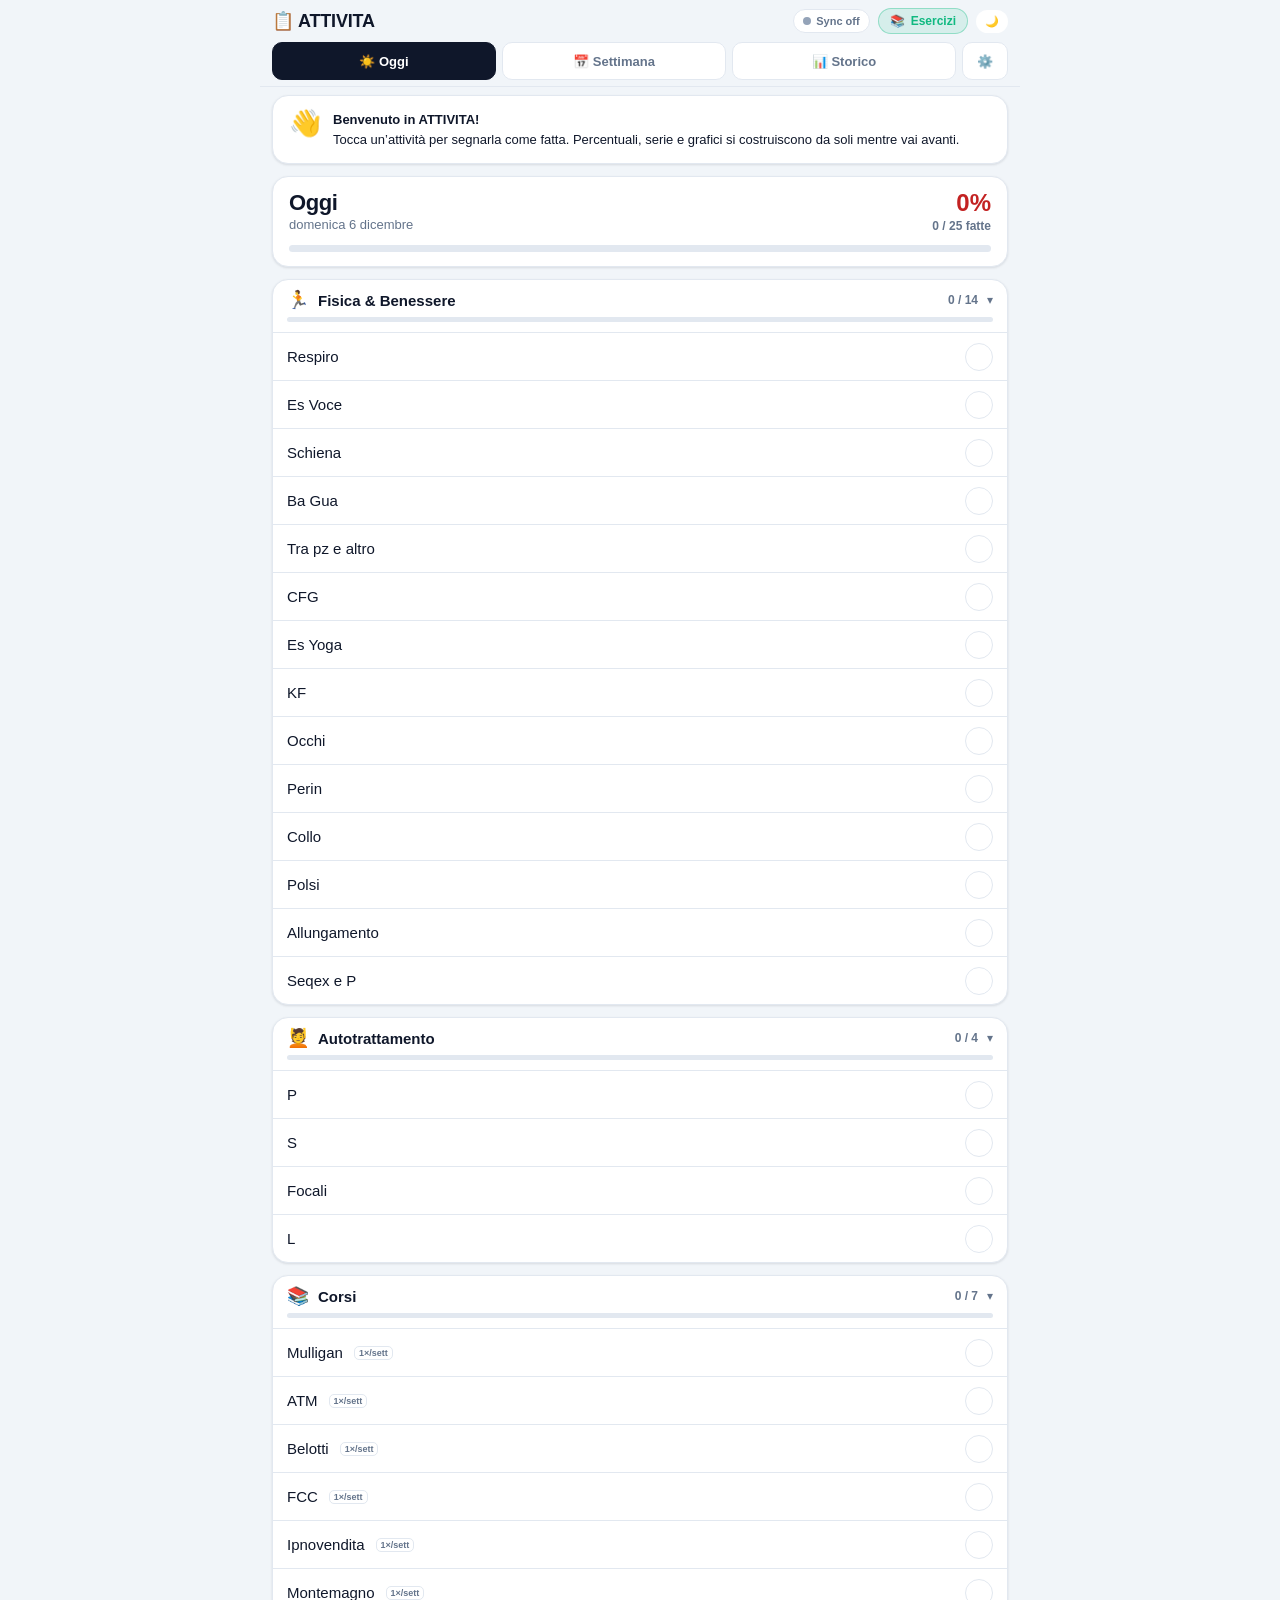
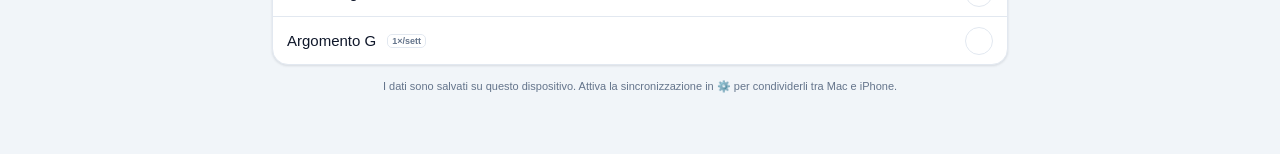
==== index.html @ 0111839a "Nuova icona web app (anello colori aree + spunta) e manifest Co-Authored-By: Claude Opus 5.5 <norepl" ====
<!DOCTYPE html>
<html lang="it">
<head>
<meta charset="UTF-8">
<meta name="viewport" content="width=device-width, initial-scale=1.0, maximum-scale=1.0, user-scalable=no, viewport-fit=cover">
<meta name="apple-mobile-web-app-capable" content="yes">
<meta name="apple-mobile-web-app-status-bar-style" content="default">
<meta name="apple-mobile-web-app-title" content="ATTIVITA">
<meta name="theme-color" content="#0f172a">
<link rel="apple-touch-icon" href="icons/icon-180.png">
<link rel="icon" type="image/svg+xml" href="icons/icon.svg">
<link rel="manifest" href="manifest.webmanifest">
<title>ATTIVITA</title>
<!-- APP_VERSION = "1787489951" — serve ai client rimasti sulla vecchia versione monolitica:
     il loro checkUpdate() legge questa riga e forza il ricaricamento sulla nuova app. -->
<link rel="stylesheet" href="style.css?v=1790491922">
</head>
<body>
<div class="wrap">
  <div id="sharedBanner" class="shared-banner hidden">
    <div class="sb-content">
      <span class="sb-icon">📊</span>
      <div class="sb-text">
        <strong>Statistiche & Avanzamento di Lorenzo</strong>
        <small>Modalità condivisa in tempo reale • Sola lettura</small>
      </div>
    </div>
    <span class="sb-badge">Sola lettura</span>
  </div>
  <header>
    <div class="title">
      <h1>📋 ATTIVITA</h1>
      <div class="title-right">
        <span class="overall" id="overall"></span>
        <span class="sync" id="syncBadge"><span class="dot off" id="syncDot"></span><span id="syncTxt">Sync</span></span>
        <a class="lib-pill" id="libBtn" href="esercizi/" aria-label="Libreria esercizi" title="Apri Libreria Esercizi"><span class="lib-icon">📚</span><span class="lib-text">Esercizi</span></a>
        <button class="sync" id="themeToggle" aria-label="Cambia tema" style="border:0;cursor:pointer;">🌙</button>
      </div>
    </div>
    <div class="nav" id="navbar">
      <button class="arrow" id="prev" aria-label="Settimana precedente">‹</button>
      <div class="weeklabel" id="weeklabel"></div>
      <button class="arrow" id="next" aria-label="Settimana successiva">›</button>
      <button class="today-btn" id="todayBtn">Oggi</button>
    </div>
    <div class="tabs">
      <button class="tab active" role="tab" aria-selected="true" data-view="today" id="tabToday">☀️ Oggi</button>
      <button class="tab" role="tab" aria-selected="false" data-view="week" id="tabWeek">📅 Settimana</button>
      <button class="tab" role="tab" aria-selected="false" data-view="history" id="tabHistory">📊 Storico</button>
      <button class="tab icon" role="tab" aria-selected="false" data-view="settings" id="tabSettings">⚙️</button>
    </div>
  </header>

  <main id="todayView"></main>
  <main id="weekView" class="hidden"></main>
  <main id="historyView" class="hidden"></main>
  <main id="settingsView" class="hidden"></main>

  <input type="file" id="importFile" accept="application/json,.json" class="hidden">
  <div class="hint" id="footHint"></div>
</div>

<script src="shared.js?v=1790491922"></script>
<script src="app.js?v=1790491922"></script>
</body>
</html>
---- style.css ----
/* ===================== CDF Tracker — Design System ===================== */
:root{
  --bg:#f1f5f9; --card:#ffffff; --ink:#0f172a; --muted:#64748b;
  --line:#e2e8f0; --today:#fef9c3; --todayLine:#facc15;
  --shadow:0 1px 3px rgba(15,23,42,.08),0 1px 2px rgba(15,23,42,.04);
  --headerBg:rgba(241,245,249,.92);
  --primary:#0f172a; --primary-fg:#ffffff;
}
/* Palette dark — attiva quando il sistema preferisce dark e l'utente non ha forzato light */
@media (prefers-color-scheme: dark){
  :root:not(.light){
    --bg:#0f172a; --card:#1e293b; --ink:#e2e8f0; --muted:#94a3b8;
    --line:#334155; --today:rgba(250,204,21,.12); --todayLine:#ca8a04;
    --shadow:0 1px 3px rgba(0,0,0,.4),0 1px 2px rgba(0,0,0,.3);
    --headerBg:rgba(15,23,42,.92);
    --primary:#f1f5f9; --primary-fg:#0f172a;
  }
}
/* Palette dark — forzata via toggle manuale */
:root.dark{
  --bg:#0f172a; --card:#1e293b; --ink:#e2e8f0; --muted:#94a3b8;
  --line:#334155; --today:rgba(250,204,21,.12); --todayLine:#ca8a04;
  --shadow:0 1px 3px rgba(0,0,0,.4),0 1px 2px rgba(0,0,0,.3);
  --headerBg:rgba(15,23,42,.92);
  --primary:#f1f5f9; --primary-fg:#0f172a;
}

/* ===================== Reset & Base ===================== */
*{box-sizing:border-box;-webkit-tap-highlight-color:transparent;}
html,body{margin:0;padding:0;}
body{
  font-family:-apple-system,BlinkMacSystemFont,"SF Pro Text","Segoe UI",Roboto,Helvetica,Arial,sans-serif;
  background:var(--bg); color:var(--ink);
  padding:env(safe-area-inset-top) env(safe-area-inset-right) env(safe-area-inset-bottom) env(safe-area-inset-left);
  -webkit-text-size-adjust:100%;
}
.wrap{max-width:760px;margin:0 auto;padding:12px 12px 60px;}

/* ===================== Header & Navigation ===================== */
header{position:sticky;top:0;z-index:20;background:var(--headerBg);
  backdrop-filter:saturate(180%) blur(8px);padding:8px 12px 6px;margin:-12px -12px 8px;
  border-bottom:1px solid var(--line);}
.title{display:flex;align-items:center;justify-content:space-between;gap:8px;}
.title h1{font-size:18px;margin:0;font-weight:700;letter-spacing:-.01em;}
.title-right{display:flex;align-items:center;gap:8px;}
.overall{font-size:13px;color:var(--muted);font-weight:600;}
.overall b{font-size:15px;}
.sync{display:inline-flex;align-items:center;gap:5px;font-size:11px;font-weight:700;
  color:var(--muted);background:var(--card);border:1px solid var(--line);
  padding:5px 9px;border-radius:99px;cursor:pointer;}
.lib-pill{display:inline-flex;align-items:center;gap:6px;font-size:12px;font-weight:700;
  color:#10b981;background:rgba(16,185,129,0.12);border:1px solid rgba(16,185,129,0.35);
  padding:5px 11px;border-radius:99px;text-decoration:none;transition:all .15s ease;cursor:pointer;}
.lib-pill:hover{background:rgba(16,185,129,0.22);border-color:rgba(16,185,129,0.5);transform:translateY(-1px);}
.lib-pill:active{transform:scale(0.97);}
@media(max-width:540px){
  .lib-pill .lib-text{display:none;}
  .lib-pill{padding:5px 8px;}
}
.dot{width:8px;height:8px;border-radius:99px;background:#94a3b8;flex:0 0 auto;}
.dot.ok{background:#22c55e;} .dot.saving{background:#f59e0b;animation:pulse 1s infinite;}
.dot.error{background:#ef4444;} .dot.off{background:#94a3b8;}
@keyframes pulse{50%{opacity:.35;}}

.nav{display:flex;align-items:center;gap:8px;margin-top:8px;}
.nav .arrow{width:40px;height:40px;border-radius:12px;border:1px solid var(--line);
  background:var(--card);font-size:20px;font-weight:700;color:var(--ink);
  display:flex;align-items:center;justify-content:center;cursor:pointer;flex:0 0 auto;}
.nav .arrow:active{background:var(--line);}
.weeklabel{flex:1;text-align:center;font-weight:700;font-size:15px;line-height:1.15;}
.weeklabel small{display:block;font-weight:500;color:var(--muted);font-size:11px;margin-top:1px;}
.today-btn{height:40px;padding:0 14px;border-radius:12px;border:0;background:var(--primary);
  color:var(--primary-fg);font-weight:700;font-size:13px;cursor:pointer;flex:0 0 auto;}
.today-btn:active{opacity:.85;}
.hidden{display:none!important;}

/* ===================== Tabs ===================== */
.tabs{display:flex;gap:6px;margin-top:8px;}
.tab{flex:1;height:38px;border-radius:10px;border:1px solid var(--line);background:var(--card);
  font-weight:700;font-size:13px;color:var(--muted);cursor:pointer;display:flex;align-items:center;justify-content:center;gap:5px;}
.tab.active{background:var(--primary);color:var(--primary-fg);border-color:var(--primary);}
.tab.icon{flex:0 0 46px;}

/* ===================== Section cards (week view) ===================== */
.section{background:var(--card);border-radius:16px;box-shadow:var(--shadow);
  margin-bottom:12px;overflow:hidden;border:1px solid var(--line);}
.sec-head{display:flex;align-items:center;gap:10px;padding:12px 14px 10px;}
.sec-emoji{font-size:20px;line-height:1;}
.sec-name{font-weight:700;font-size:15px;flex:1;}
.sec-pct{font-weight:800;font-size:14px;}
.bar{height:7px;border-radius:99px;background:var(--line);margin:0 14px 10px;overflow:hidden;}
.bar > i{display:block;height:100%;border-radius:99px;transition:width .25s ease,background .25s ease;}

/* ===================== Table (week view) ===================== */
table{width:100%;border-collapse:collapse;}
thead th{font-size:11px;color:var(--muted);font-weight:700;padding:4px 0 6px;text-align:center;}
thead th.lbl{text-align:left;padding-left:14px;}
thead th .dnum{display:block;font-size:10px;font-weight:600;color:var(--muted);margin-top:1px;}
thead th.todaycol, td.todaycol{background:var(--today);}
thead th.todaycol{border-top:2px solid var(--todayLine);}
tbody td{padding:3px 0;text-align:center;border-top:1px solid var(--line);}
tbody td.lbl{text-align:left;padding-left:0;font-size:13px;font-weight:500;
  white-space:nowrap;overflow:hidden;text-overflow:ellipsis;max-width:1px;width:38%;}
tbody td.rowpct{font-size:11px;font-weight:800;padding-right:10px;width:34px;}
.tag{font-size:9px;color:var(--muted);font-weight:700;border:1px solid var(--line);
  border-radius:5px;padding:1px 4px;margin-left:5px;vertical-align:middle;}

/* ===================== Checkboxes / cells ===================== */
.cell{width:30px;height:30px;border-radius:8px;border:1.5px solid var(--line);
  background:var(--card);display:inline-flex;align-items:center;justify-content:center;
  cursor:pointer;color:transparent;font-size:15px;font-weight:800;margin:0 auto;
  transition:transform .05s ease;}
.cell:active{transform:scale(.88);}
.cell.on{background:#22c55e;border-color:#22c55e;color:#fff;}
.celldis{width:30px;height:30px;border-radius:8px;border:1.5px dashed var(--line);
  background:var(--bg);display:inline-flex;align-items:center;justify-content:center;
  color:var(--muted);font-size:13px;margin:0 auto;}
.weekcell{display:flex;align-items:center;justify-content:center;gap:8px;}
.weekcell small{color:var(--muted);font-size:11px;font-weight:700;}

/* ===================== Vista Oggi ===================== */
.todayhero{background:var(--card);border-radius:16px;box-shadow:var(--shadow);
  border:1px solid var(--line);padding:14px 16px;margin-bottom:12px;}
.todayhero .th-top{display:flex;align-items:flex-start;justify-content:space-between;gap:10px;}
.th-title{font-size:22px;font-weight:800;line-height:1.05;letter-spacing:-.02em;}
.th-date{font-size:13px;color:var(--muted);margin-top:3px;}
.th-pct{font-size:24px;font-weight:800;line-height:1;text-align:right;}
.th-frac{font-size:12px;color:var(--muted);font-weight:700;margin-top:4px;text-align:right;white-space:nowrap;}
.th-bar{height:7px;border-radius:99px;background:var(--line);overflow:hidden;margin-top:12px;}
.th-bar > i{display:block;height:100%;border-radius:99px;transition:width .25s ease,background .25s ease;}
.tsec{background:var(--card);border-radius:16px;box-shadow:var(--shadow);
  border:1px solid var(--line);overflow:hidden;margin-bottom:12px;}
.tsec-head{padding:11px 14px 10px;cursor:pointer;-webkit-tap-highlight-color:transparent;user-select:none;-webkit-user-select:none;}
.tsec-head:active{opacity:.75;}
.tsec-chev{font-size:12px;color:var(--muted);flex:0 0 auto;}
.tsh-row{display:flex;align-items:center;gap:9px;}
.tsec-emoji{font-size:18px;line-height:1;}
.tsec-name{font-weight:700;font-size:15px;flex:1;}
.tsec-count{font-size:12px;color:var(--muted);font-weight:800;}
.tsec-bar{height:5px;border-radius:99px;background:var(--line);overflow:hidden;margin-top:8px;}
.tsec-bar > i{display:block;height:100%;border-radius:99px;transition:width .25s ease,background .25s ease;}
.todayrow{display:flex;align-items:center;gap:10px;padding-right:14px;
  border-top:1px solid var(--line);cursor:pointer;min-height:48px;}
.todayrow:active{background:var(--bg);}
.trlabel{flex:1;align-self:stretch;display:flex;align-items:center;gap:6px;
  padding:13px 0 13px 14px;font-size:15px;font-weight:500;
  color:var(--ink);}
.trlabelname{color:inherit;text-decoration:none;flex:0 0 auto;}
.trlabelname:active{opacity:.5;}
.trlabelname.has-ex{cursor:pointer;display:inline-flex;align-items:center;gap:4px;font-weight:600;text-decoration:underline dotted rgba(16,185,129,0.5);text-underline-offset:3px;}
.trlabelname.has-ex:hover{color:#10b981;}
.ex-dot{font-size:12px;opacity:.9;flex-shrink:0;}
.todayrow.done .trlabel{color:var(--muted);}
.trcheck{width:28px;height:28px;border-radius:50%;border:1.8px solid var(--line);
  background:var(--card);flex:0 0 auto;display:flex;align-items:center;justify-content:center;
  color:transparent;font-size:15px;font-weight:800;transition:transform .06s ease;}
.todayrow:active .trcheck{transform:scale(.86);}
.todayrow.done .trcheck{background:#22c55e;border-color:#22c55e;color:#fff;}
.today-note{font-size:12px;color:var(--muted);line-height:1.5;padding:2px 6px 0;}
.today-empty{background:var(--card);border-radius:16px;box-shadow:var(--shadow);
  border:1px solid var(--line);padding:26px 16px;text-align:center;color:var(--muted);font-size:14px;line-height:1.5;}

/* ===================== Streak ===================== */
.th-streak{display:inline-flex;align-items:center;gap:5px;margin-top:8px;font-size:12px;font-weight:800;
  color:var(--ink);background:var(--today);border:1px solid var(--todayLine);padding:4px 10px;border-radius:99px;}
.th-streak-0{color:var(--muted);background:var(--bg);border-color:var(--line);font-weight:700;}

/* ===================== Recupera oggi (focus) ===================== */
.th-focus{background:var(--card);border-radius:16px;box-shadow:var(--shadow);border:1px solid var(--line);
  padding:12px 14px;margin-bottom:12px;}
.thf-title{font-size:13px;font-weight:800;margin-bottom:9px;}
.thf-chips{display:flex;flex-wrap:wrap;gap:8px;}
.focuschip{display:inline-flex;align-items:center;gap:6px;border:1px solid var(--line);background:var(--bg);
  color:var(--ink);font-size:13px;font-weight:600;padding:8px 12px;border-radius:99px;cursor:pointer;
  transition:transform .06s ease;}
.focuschip:active{transform:scale(.94);}
.thf-pct{font-weight:800;font-size:12px;}

/* ===================== Onboarding ===================== */
.welcome-card{display:flex;align-items:flex-start;gap:12px;background:var(--card);border-radius:16px;
  box-shadow:var(--shadow);border:1px solid var(--line);padding:14px 16px;margin-bottom:12px;}
.welcome-card .wc-emoji{font-size:26px;line-height:1;flex:0 0 auto;}
.welcome-card div{font-size:13px;line-height:1.5;color:var(--ink);}
.welcome-card b{font-weight:800;}

/* ===================== Feedback (check, toast, confetti) ===================== */
@keyframes check-pop{0%{transform:scale(.6);}55%{transform:scale(1.2);}100%{transform:scale(1);}}
.trcheck.pop{animation:check-pop .34s ease;}
.toast{position:fixed;left:50%;bottom:88px;transform:translate(-50%,16px);z-index:1000;
  background:var(--primary);color:var(--primary-fg);font-weight:800;font-size:15px;
  padding:12px 20px;border-radius:99px;box-shadow:0 10px 30px rgba(0,0,0,.28);
  opacity:0;transition:opacity .25s ease,transform .25s ease;pointer-events:none;}
.toast.show{opacity:1;transform:translate(-50%,0);}
/* Undo toast button */
.toast .undo-btn{background:none;border:1px solid rgba(255,255,255,.4);color:inherit;
  font-weight:800;font-size:12px;padding:3px 10px;border-radius:99px;cursor:pointer;margin-left:10px;}
.toast .undo-btn:active{opacity:.7;}
.confetti-layer{position:fixed;inset:0;z-index:999;pointer-events:none;overflow:hidden;}
.confetti-layer span{position:absolute;top:-28px;will-change:transform;animation:confetti-fall 1.9s ease-in forwards;}
@keyframes confetti-fall{0%{transform:translateY(0) rotate(0);opacity:1;}100%{transform:translateY(102vh) rotate(380deg);opacity:0;}}

/* ===================== Day cards ===================== */
.daycard{background:var(--card);border-radius:16px;box-shadow:var(--shadow);
  border:1px solid var(--line);padding:12px 14px;margin-bottom:12px;}
.daycard h3{margin:0 0 10px;font-size:14px;}
.daygrid{display:grid;grid-template-columns:repeat(7,1fr);gap:6px;text-align:center;}
.daygrid .d{font-size:11px;}
.daygrid .d .lab{color:var(--muted);font-weight:700;margin-bottom:4px;}
.daygrid .d .ring{font-weight:800;font-size:13px;}
.daygrid .d.is-today .lab{color:#a16207;}
.daygrid .d.is-today{background:var(--today);border-radius:10px;padding:4px 0;}

/* ===================== History cards ===================== */
.hcard{background:var(--card);border-radius:16px;box-shadow:var(--shadow);
  border:1px solid var(--line);padding:14px;margin-bottom:12px;}
.hcard h3{margin:0 0 12px;font-size:15px;}
.hcard p.sub{margin:-6px 0 12px;font-size:12px;color:var(--muted);line-height:1.45;}
.chart{display:flex;align-items:flex-end;gap:10px;height:140px;padding-top:6px;}
.chart .col{flex:1;display:flex;flex-direction:column;align-items:center;justify-content:flex-end;height:100%;gap:6px;}
.chart .colbar{width:100%;max-width:42px;border-radius:8px 8px 0 0;
  min-height:3px;display:flex;align-items:flex-start;justify-content:center;}
.chart .colpct{font-size:10px;font-weight:800;color:#fff;padding-top:3px;}
.chart .collabel{font-size:10px;color:var(--muted);font-weight:600;text-align:center;line-height:1.1;}

/* ===================== Heatmap ===================== */
.hm-wrap{overflow-x:auto;-webkit-overflow-scrolling:touch;}
.hm{border-collapse:collapse;width:100%;}
.hm th{font-size:10px;color:var(--muted);font-weight:700;padding:3px 2px;white-space:nowrap;}
.hm th.lbl,.hm td.lbl{text-align:left;padding-right:8px;font-size:12px;font-weight:500;
  color:var(--ink);white-space:nowrap;position:sticky;left:0;background:var(--card);}
.hm td{padding:2px;}
.hm .sub td{font-weight:800;font-size:11px;color:var(--ink);padding-top:8px;}
.hm .swatch{width:26px;height:22px;border-radius:5px;background:var(--line);margin:0 auto;
  display:flex;align-items:center;justify-content:center;font-size:9px;font-weight:800;color:#fff;}
.empty{color:var(--muted);font-size:13px;text-align:center;padding:18px 0;}

/* ===================== Settings / forms ===================== */
.field{margin-bottom:10px;}
.field label{display:block;font-size:12px;font-weight:700;color:var(--muted);margin-bottom:5px;}
.field input[type=text]{width:100%;height:42px;border:1px solid var(--line);border-radius:10px;
  padding:0 12px;font-size:15px;background:var(--card);color:var(--ink);}
.btn{height:42px;padding:0 16px;border-radius:10px;border:0;font-weight:700;font-size:14px;cursor:pointer;}
.btn.primary{background:var(--primary);color:var(--primary-fg);}
.btn.ghost{background:var(--card);color:var(--ink);border:1px solid var(--line);}
.btn:active{opacity:.85;}
.row-btns{display:flex;gap:8px;flex-wrap:wrap;}
.status-msg{font-size:13px;font-weight:600;margin-top:10px;padding:10px 12px;border-radius:10px;}
.status-msg.ok{background:#dcfce7;color:#166534;}
.status-msg.err{background:#fee2e2;color:#991b1b;}
.status-msg.info{background:#e0f2fe;color:#075985;}
.rename-list{display:flex;flex-direction:column;gap:6px;}
.rename-row{display:flex;align-items:center;gap:8px;}
.rename-row .ic{font-size:15px;width:20px;text-align:center;flex:0 0 auto;}
.rename-row input{flex:1;height:38px;border:1px solid var(--line);border-radius:9px;padding:0 10px;font-size:14px;background:var(--card);color:var(--ink);}
.rename-row .movebtn{width:36px;height:38px;border:1px solid var(--line);border-radius:9px;background:var(--card);font-size:13px;font-weight:800;color:var(--ink);cursor:pointer;flex:0 0 auto;}
.rename-row .movebtn:disabled{opacity:.3;cursor:default;}
.rename-row .movebtn:active:not(:disabled){background:var(--line);}
.rename-sec{font-weight:800;font-size:13px;margin:12px 0 4px;}
.rename-sec-wrap{margin-bottom:16px;padding-bottom:12px;border-bottom:1px solid var(--line);}
.rename-sec-wrap:last-of-type{border-bottom:none;}
.rename-sec-header{display:flex;align-items:center;gap:6px;margin-bottom:8px;flex-wrap:nowrap;}
.rename-sec-header input{height:38px;border:1px solid var(--line);border-radius:9px;padding:0 10px;font-size:14px;background:var(--card);color:var(--ink);}
.rename-sec-header .sec-emoji-inp{width:40px;flex:0 0 40px;text-align:center;font-size:18px;padding:0;}
.rename-sec-header .sec-name-inp{flex:1;min-width:70px;}
.rename-sec-header .sec-color-select{height:38px;border:1px solid var(--line);border-radius:9px;padding:0 4px;font-size:12px;background:var(--card);color:var(--ink);cursor:pointer;flex:0 0 auto;max-width:85px;}
.rename-sec-header .movebtn{width:32px;height:38px;border:1px solid var(--line);border-radius:9px;background:var(--card);font-size:12px;font-weight:800;color:var(--ink);cursor:pointer;flex:0 0 32px;display:flex;align-items:center;justify-content:center;}
.rename-sec-header .movebtn:disabled{opacity:.25;cursor:default;}
.rename-sec-header .movebtn:active:not(:disabled){background:var(--line);}

/* Card creazione Nuova Area */
.new-area-card{background:var(--bg);border:1.5px dashed var(--line);border-radius:14px;padding:14px;margin:12px 0 16px;}
.new-area-card.hidden{display:none;}
.new-area-title{font-size:14px;font-weight:800;color:var(--ink);margin-bottom:4px;display:flex;align-items:center;gap:6px;}
.new-area-sub{font-size:12px;color:var(--muted);margin-bottom:12px;line-height:1.4;}
.emoji-chips{display:flex;flex-wrap:wrap;gap:6px;margin:6px 0 10px;}
.emoji-chip{background:var(--card);border:1px solid var(--line);border-radius:8px;font-size:17px;width:34px;height:34px;display:flex;align-items:center;justify-content:center;cursor:pointer;transition:transform .1s, background .15s;}
.emoji-chip:hover{background:var(--line);transform:scale(1.1);}
.emoji-chip:active{transform:scale(.95);}
.color-swatches{display:flex;flex-wrap:wrap;gap:8px;margin:6px 0 12px;}
.color-dot{width:28px;height:28px;border-radius:50%;cursor:pointer;border:2px solid transparent;transition:transform .15s, box-shadow .15s;position:relative;}
.color-dot:hover{transform:scale(1.1);}
.color-dot.active{transform:scale(1.15);box-shadow:0 0 0 2px var(--card), 0 0 0 4px var(--ink);}
.empty-sec-notice{font-size:12px;color:var(--muted);padding:8px 4px;font-style:italic;}

.rename-row.hidden-act{opacity:.6;}
.add-act-form{display:flex;flex-direction:column;gap:0;margin-top:8px;padding:10px;background:var(--bg);border-radius:10px;border:1px solid var(--line);}
.rename-wrap{display:flex;flex-direction:column;gap:2px;}
.act-type-row{display:flex;align-items:center;gap:6px;padding:2px 0 4px;}
.act-type-label{font-size:12px;color:var(--muted);white-space:nowrap;}
.act-type-select{flex:1;height:30px;border:1px solid var(--line);border-radius:8px;padding:0 8px;font-size:12px;background:var(--card);color:var(--ink);}
.act-day-select{height:30px;border:1px solid var(--line);border-radius:8px;padding:0 6px;font-size:12px;background:var(--card);color:var(--ink);}
.add-act-form input[type=text]{width:100%;height:38px;border:1px solid var(--line);border-radius:9px;padding:0 10px;font-size:14px;background:var(--card);color:var(--ink);}
.ol{font-size:13px;line-height:1.6;color:var(--ink);padding-left:18px;margin:6px 0 12px;}
.ol b{font-weight:800;}
a.link{color:#2563eb;font-weight:700;text-decoration:none;}
.lblname{display:inline-block;color:inherit;padding:8px 0 8px 14px;}
.lblname.has-ex{cursor:pointer;display:inline-flex;align-items:center;gap:4px;font-weight:600;text-decoration:underline dotted rgba(16,185,129,0.5);text-underline-offset:3px;}
.lblname.has-ex:hover{color:#10b981;}
a.exlink{display:inline-block;color:inherit;text-decoration:none;padding:8px 0 8px 14px;}
a.exlink:active{opacity:.55;}
.hint{font-size:11px;color:var(--muted);text-align:center;margin-top:14px;line-height:1.4;}

/* ===================== Activity pie charts (focus) ===================== */
.act-grid { display:grid; grid-template-columns:repeat(auto-fill, minmax(110px, 1fr)); gap:8px; margin-top:12px; }
.act-card { display:flex; flex-direction:column; align-items:center; gap:8px; padding:12px 6px; border-radius:12px; border:1px solid var(--line); background:var(--bg); text-align:center; }
.act-card-name { font-size:12px; font-weight:600; line-height:1.2; display:-webkit-box; -webkit-line-clamp:2; -webkit-box-orient:vertical; overflow:hidden; }
.act-card-pie { width:48px; height:48px; border-radius:50%; display:flex; align-items:center; justify-content:center; transition:transform 0.2s; }
.act-card-pie-inner { width:36px; height:36px; border-radius:50%; background:var(--bg); display:flex; align-items:center; justify-content:center; font-size:11px; font-weight:800; }
.act-card-frac { font-size:10px; color:var(--muted); font-weight:700; }

/* ===================== Donut chart ===================== */
.donut-wrap{display:flex;align-items:center;gap:18px;flex-wrap:wrap;justify-content:center;}
.donut{width:144px;height:144px;border-radius:50%;flex:0 0 auto;position:relative;
  display:flex;align-items:center;justify-content:center;}
.donut-hole{width:90px;height:90px;border-radius:50%;background:var(--card);
  display:flex;flex-direction:column;align-items:center;justify-content:center;line-height:1;}
.donut-hole b{font-size:25px;font-weight:800;}
.donut-hole span{font-size:10px;color:var(--muted);font-weight:700;margin-top:3px;text-transform:uppercase;letter-spacing:.04em;}
.donut-legend{flex:1;min-width:190px;display:flex;flex-direction:column;gap:9px;}
.dleg-row{display:flex;align-items:center;gap:9px;}
.dleg-dot{width:11px;height:11px;border-radius:3px;flex:0 0 auto;}
.dleg-name{flex:1;font-size:13px;font-weight:600;white-space:nowrap;overflow:hidden;text-overflow:ellipsis;}
.dleg-pct{font-size:14px;font-weight:800;flex:0 0 auto;}
.donut-done{display:flex;align-items:center;gap:12px;justify-content:center;padding:8px 0;}

/* ===================== Accordion Settings ===================== */
.accordion { margin-top: 12px; }
.acc-item { background: var(--card); border: 1px solid var(--line); border-radius: 12px; margin-bottom: 8px; overflow: hidden; }
.acc-header { width: 100%; text-align: left; background: none; border: none; padding: 16px; font-size: 16px; font-weight: 600; color: var(--ink); display: flex; justify-content: space-between; align-items: center; cursor: pointer; }
.acc-header::after { content: "▼"; font-size: 12px; opacity: 0.5; transition: transform 0.2s; }
.acc-item.open .acc-header::after { transform: rotate(180deg); }
.acc-content { padding: 0 16px; max-height: 0; overflow: hidden; transition: max-height 0.3s var(--ease-out), padding 0.3s var(--ease-out); }
.acc-item.open .acc-content { padding: 0 16px 16px 16px; max-height: 5000px; }
.donut-done .dd-emoji{font-size:34px;line-height:1;}
.donut-done div{font-size:14px;font-weight:700;line-height:1.4;}
.donut-done small{font-weight:500;color:var(--muted);font-size:12px;}

/* ===================== Syncing dot & Skeleton Loading ===================== */
.dot.syncing{background:#3b82f6;animation:pulse 0.8s infinite;}

.skeleton {
  background: var(--line);
  background-image: linear-gradient(90deg, var(--line) 0px, var(--bg) 50%, var(--line) 100%);
  background-size: 200px 100%;
  background-repeat: no-repeat;
  animation: shimmer 1.5s infinite linear;
  border-radius: 8px;
}
@keyframes shimmer {
  0% { background-position: -200px 0; }
  100% { background-position: 200px 0; }
}

.skeleton-text {
  height: 14px;
  margin-bottom: 8px;
  border-radius: 4px;
}
.skeleton-title {
  height: 24px;
  width: 60%;
  margin-bottom: 16px;
  margin-top: 8px;
}
.skeleton-card {
  height: 80px;
  margin-bottom: 12px;
  border-radius: 16px;
}

/* ===================== Banner & Stili Modalità Condivisa ===================== */
.shared-banner{background:linear-gradient(135deg,rgba(37,99,235,.12),rgba(14,165,233,.12));border:1px solid rgba(37,99,235,.3);border-radius:12px;padding:8px 12px;margin-bottom:10px;display:flex;align-items:center;justify-content:space-between;gap:10px;}
.sb-content{display:flex;align-items:center;gap:8px;}
.sb-icon{font-size:20px;line-height:1;}
.sb-text strong{display:block;font-size:13px;font-weight:700;color:var(--ink);}
.sb-text small{font-size:11px;color:var(--muted);}
.sb-badge{background:#2563eb;color:#fff;font-size:10px;font-weight:800;text-transform:uppercase;letter-spacing:.5px;padding:3px 7px;border-radius:6px;white-space:nowrap;}
.share-head-btn{display:inline-flex;align-items:center;gap:6px;background:var(--card);border:1px solid var(--line);border-radius:10px;padding:6px 12px;font-size:12px;font-weight:700;color:var(--ink);cursor:pointer;transition:background .15s;}
.share-head-btn:active{background:var(--line);}
body.is-shared .cell{pointer-events:none!important;cursor:default!important;}
body.is-shared .todayrow .trcheck{pointer-events:none!important;cursor:default!important;}
body.is-shared .todayrow{cursor:default!important;}
body.is-shared .focuschip{pointer-events:none!important;cursor:default!important;}


/* Link condiviso in sola lettura: si vede solo lo Storico, senza schede né comandi dell'app */
body.is-shared .tabs,
body.is-shared #libBtn,
body.is-shared #syncBadge{display:none!important;}
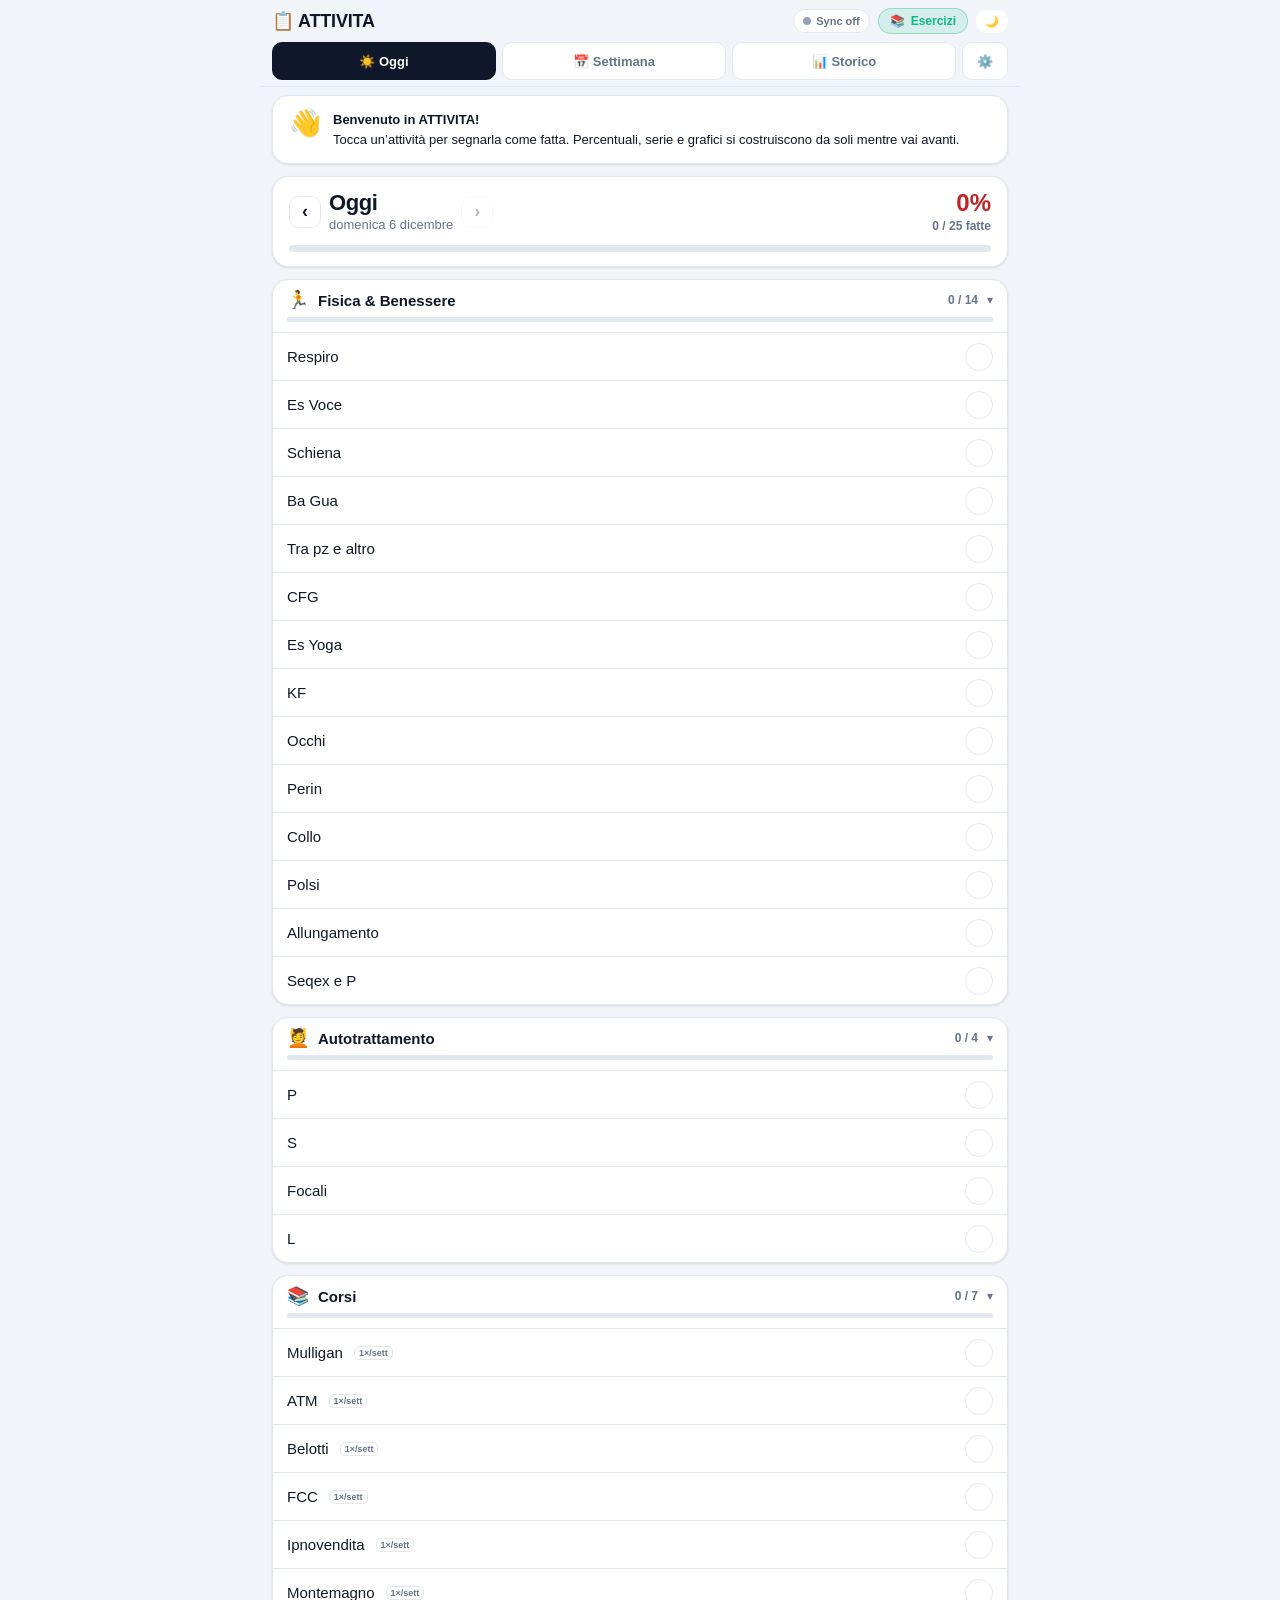
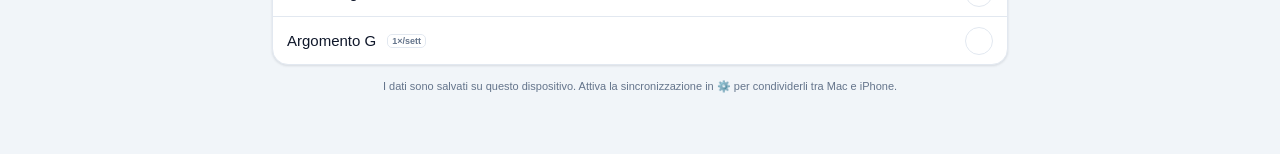
==== commit 5c440c1f: "Tab Oggi: frecce per tornare ai giorni precedenti e segnare le attivita' fatte Navigazione ‹ › nel r" ====
--- a/index.html
+++ b/index.html
@@ -13,7 +13,7 @@
 <title>ATTIVITA</title>
 <!-- APP_VERSION = "1787489951" — serve ai client rimasti sulla vecchia versione monolitica:
      il loro checkUpdate() legge questa riga e forza il ricaricamento sulla nuova app. -->
-<link rel="stylesheet" href="style.css?v=1790491922">
+<link rel="stylesheet" href="style.css?v=1790942485">
 </head>
 <body>
 <div class="wrap">
@@ -60,7 +60,7 @@
   <div class="hint" id="footHint"></div>
 </div>
 
-<script src="shared.js?v=1790491922"></script>
-<script src="app.js?v=1790491922"></script>
+<script src="shared.js?v=1790942485"></script>
+<script src="app.js?v=1790942485"></script>
 </body>
 </html>
--- a/style.css
+++ b/style.css
@@ -387,3 +387,17 @@
 body.is-shared .tabs,
 body.is-shared #libBtn,
 body.is-shared #syncBadge{display:none!important;}
+
+/* ===================== Navigazione giorni (tab Oggi) ===================== */
+.th-dayrow{display:flex;align-items:center;gap:8px;}
+.dn-arrow{width:32px;height:32px;border-radius:10px;border:1px solid var(--line);
+  background:var(--card);font-size:18px;font-weight:700;color:var(--ink);padding:0;
+  display:flex;align-items:center;justify-content:center;cursor:pointer;flex:0 0 auto;}
+.dn-arrow:active{background:var(--line);}
+.dn-arrow:disabled{opacity:.3;cursor:default;}
+.past-note{display:flex;align-items:center;gap:10px;font-size:12px;color:var(--ink);background:var(--today);
+  border:1px solid var(--todayLine);border-radius:12px;padding:8px 8px 8px 12px;margin-bottom:10px;line-height:1.4;}
+.past-note span{flex:1;}
+.dn-today{height:32px;padding:0 12px;border-radius:10px;border:0;background:var(--primary);
+  color:var(--primary-fg);font-weight:700;font-size:12px;cursor:pointer;flex:0 0 auto;}
+.dn-today:active{opacity:.85;}
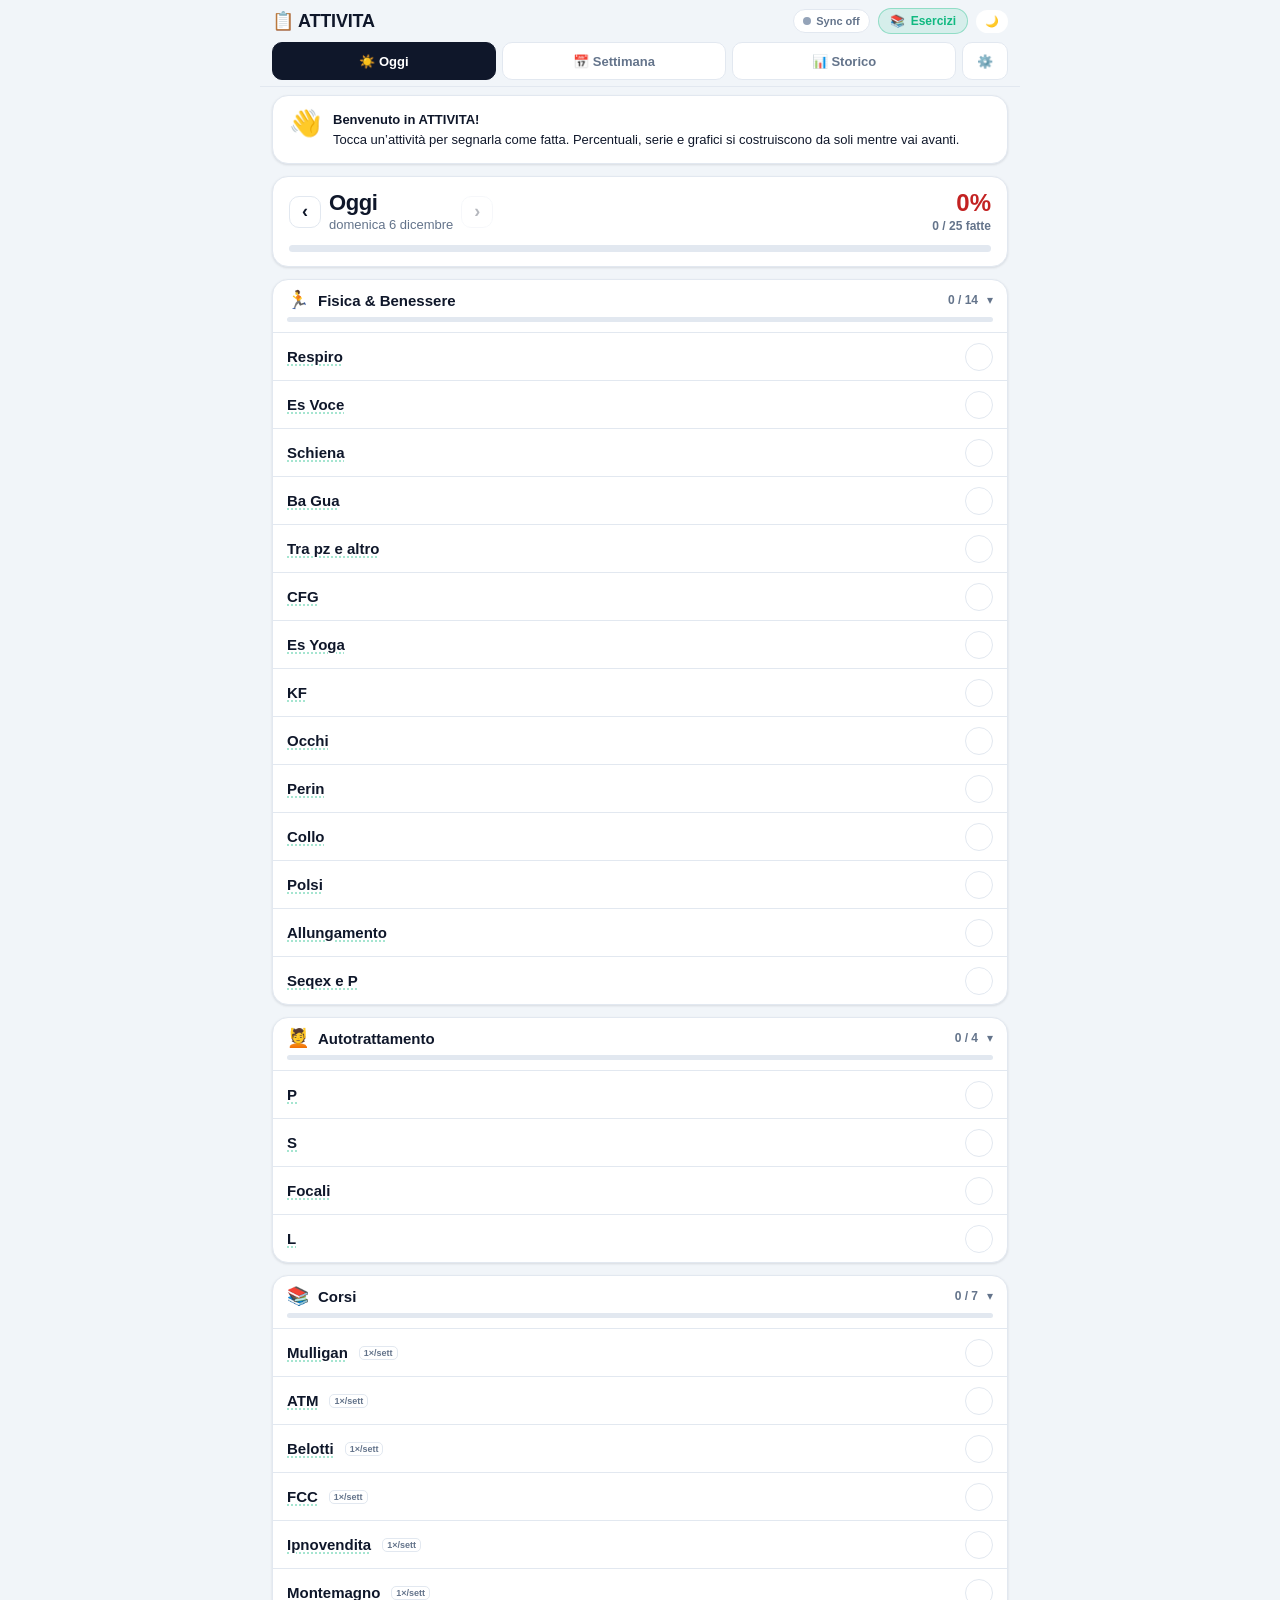
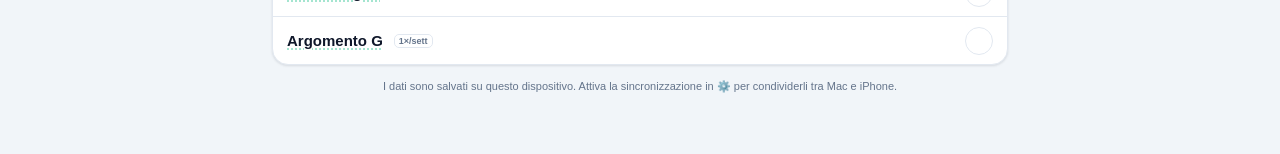
==== commit eeee3289: "Aggiorna ?v= degli script in index.html: i telefoni rimanevano sul vecchio app.js in cache Co-Author" ====
--- a/index.html
+++ b/index.html
@@ -60,7 +60,7 @@
   <div class="hint" id="footHint"></div>
 </div>
 
-<script src="shared.js?v=1790942485"></script>
-<script src="app.js?v=1790942485"></script>
+<script src="shared.js?v=1795009697"></script>
+<script src="app.js?v=1795009697"></script>
 </body>
 </html>
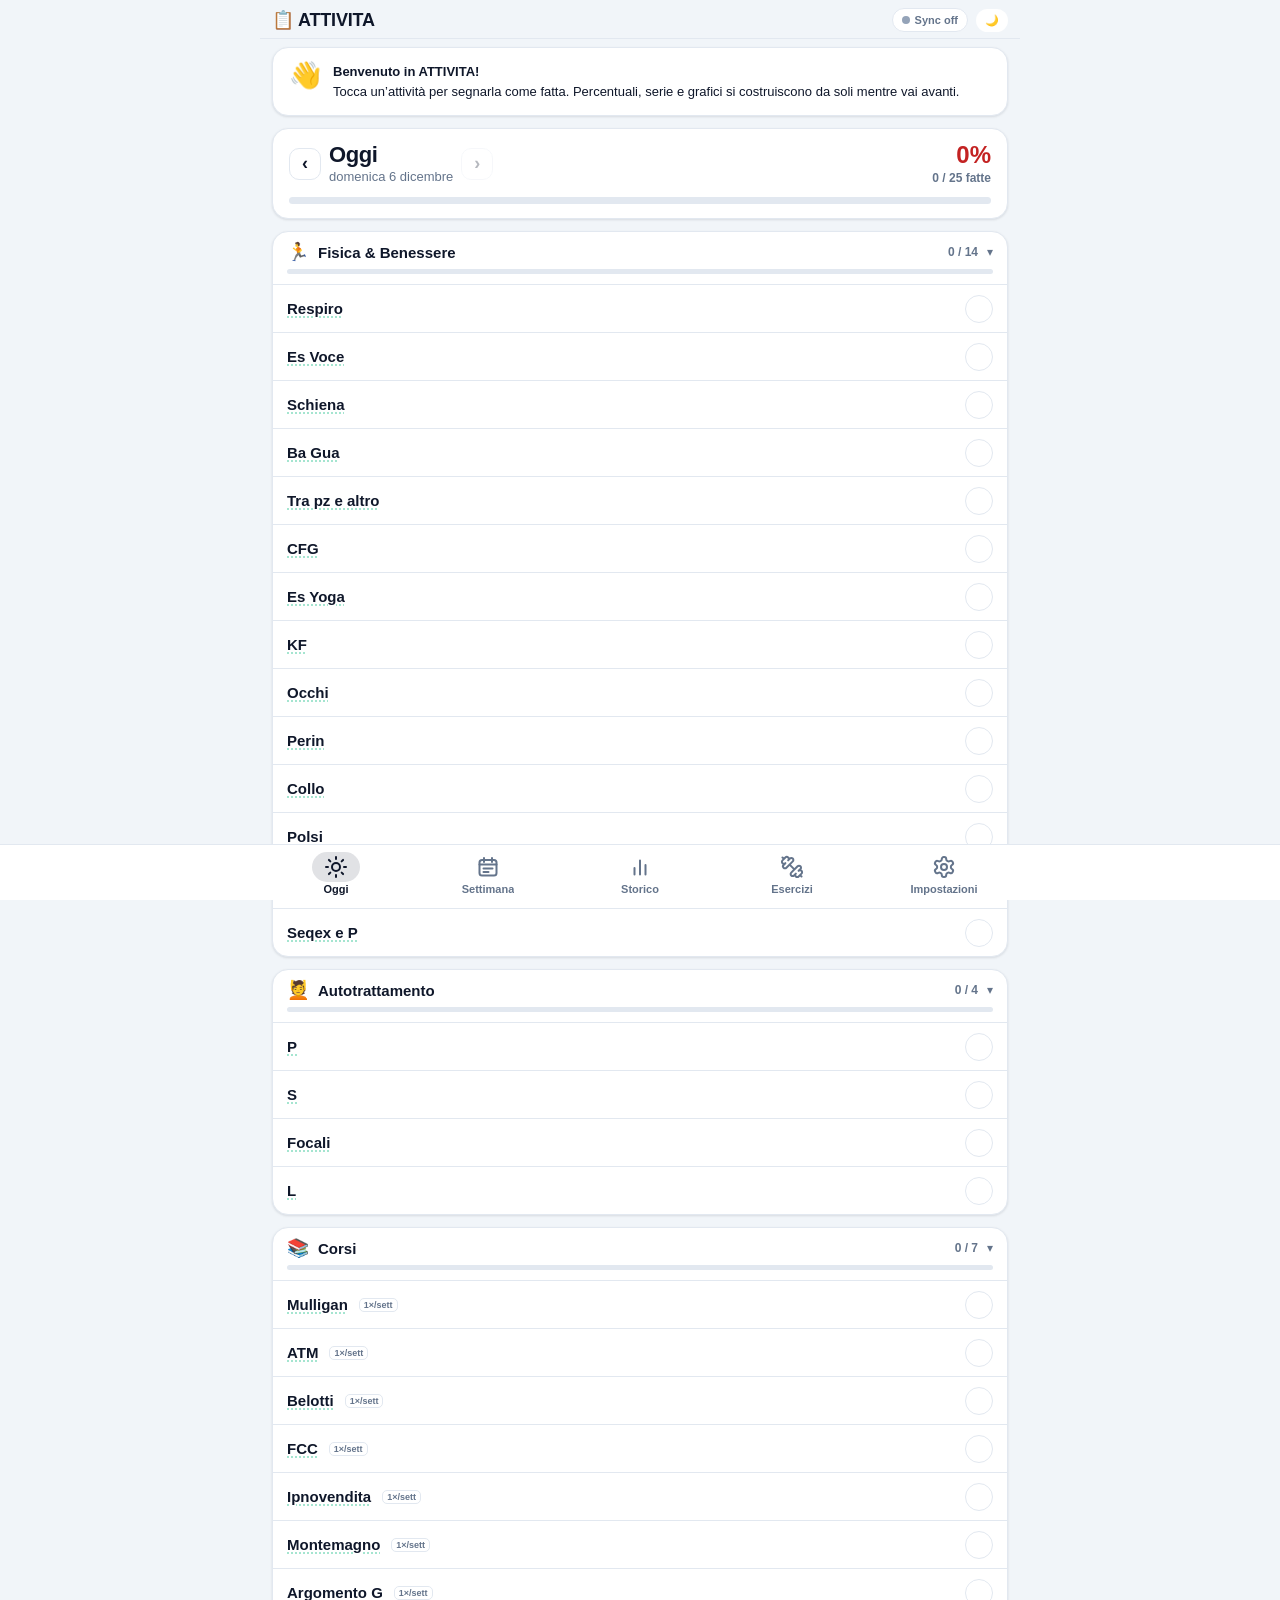
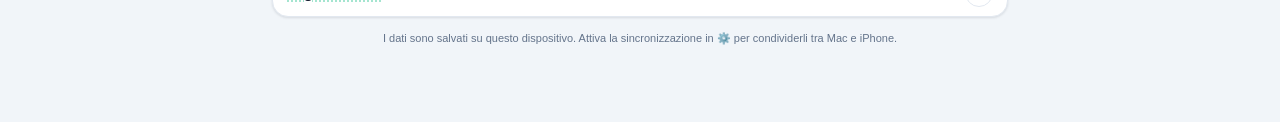
==== commit 6982be34: "Barra in basso con icone (Oggi, Settimana, Storico, Esercizi, Impostazioni) anche nella Libreria Ese" ====
--- a/index.html
+++ b/index.html
@@ -13,7 +13,8 @@
 <title>ATTIVITA</title>
 <!-- APP_VERSION = "1787489951" — serve ai client rimasti sulla vecchia versione monolitica:
      il loro checkUpdate() legge questa riga e forza il ricaricamento sulla nuova app. -->
-<link rel="stylesheet" href="style.css?v=1790942485">
+<link rel="stylesheet" href="style.css?v=1795080000">
+<link rel="stylesheet" href="nav.css?v=1795080000">
 </head>
 <body>
 <div class="wrap">
@@ -33,7 +34,6 @@
       <div class="title-right">
         <span class="overall" id="overall"></span>
         <span class="sync" id="syncBadge"><span class="dot off" id="syncDot"></span><span id="syncTxt">Sync</span></span>
-        <a class="lib-pill" id="libBtn" href="esercizi/" aria-label="Libreria esercizi" title="Apri Libreria Esercizi"><span class="lib-icon">📚</span><span class="lib-text">Esercizi</span></a>
         <button class="sync" id="themeToggle" aria-label="Cambia tema" style="border:0;cursor:pointer;">🌙</button>
       </div>
     </div>
@@ -42,12 +42,6 @@
       <div class="weeklabel" id="weeklabel"></div>
       <button class="arrow" id="next" aria-label="Settimana successiva">›</button>
       <button class="today-btn" id="todayBtn">Oggi</button>
-    </div>
-    <div class="tabs">
-      <button class="tab active" role="tab" aria-selected="true" data-view="today" id="tabToday">☀️ Oggi</button>
-      <button class="tab" role="tab" aria-selected="false" data-view="week" id="tabWeek">📅 Settimana</button>
-      <button class="tab" role="tab" aria-selected="false" data-view="history" id="tabHistory">📊 Storico</button>
-      <button class="tab icon" role="tab" aria-selected="false" data-view="settings" id="tabSettings">⚙️</button>
     </div>
   </header>
 
@@ -60,7 +54,15 @@
   <div class="hint" id="footHint"></div>
 </div>
 
-<script src="shared.js?v=1795009697"></script>
-<script src="app.js?v=1795009697"></script>
+  <nav class="bottom-nav" id="bottomNav" aria-label="Sezioni">
+    <button type="button" class="bn-item active" id="tabToday" data-view="today" aria-current="page"><span class="bn-icon"><svg viewBox="0 0 24 24" fill="none" stroke="currentColor" stroke-width="2" stroke-linecap="round" stroke-linejoin="round" aria-hidden="true" focusable="false"><circle cx="12" cy="12" r="4"/><path d="M12 2v2M12 20v2M4.93 4.93l1.41 1.41M17.66 17.66l1.41 1.41M2 12h2M20 12h2M6.34 17.66l-1.41 1.41M19.07 4.93l-1.41 1.41"/></svg></span><span class="bn-text">Oggi</span></button>
+    <button type="button" class="bn-item" id="tabWeek" data-view="week"><span class="bn-icon"><svg viewBox="0 0 24 24" fill="none" stroke="currentColor" stroke-width="2" stroke-linecap="round" stroke-linejoin="round" aria-hidden="true" focusable="false"><rect x="3.5" y="5" width="17" height="15.5" rx="2.5"/><path d="M8 3v4M16 3v4M3.5 9.5h17M7.5 13.5h9M7.5 17h5"/></svg></span><span class="bn-text">Settimana</span></button>
+    <button type="button" class="bn-item" id="tabHistory" data-view="history"><span class="bn-icon"><svg viewBox="0 0 24 24" fill="none" stroke="currentColor" stroke-width="2" stroke-linecap="round" stroke-linejoin="round" aria-hidden="true" focusable="false"><path d="M6.5 19.5V13M12 19.5V5.5M17.5 19.5V10"/></svg></span><span class="bn-text">Storico</span></button>
+    <a class="bn-item" id="tabExercises" href="esercizi/"><span class="bn-icon"><svg viewBox="0 0 24 24" fill="none" stroke="currentColor" stroke-width="2" stroke-linecap="round" stroke-linejoin="round" aria-hidden="true" focusable="false"><path d="M14.4 14.4 9.6 9.6M18.657 21.485a2 2 0 1 1-2.829-2.828l-1.767 1.768a2 2 0 1 1-2.829-2.829l6.364-6.364a2 2 0 1 1 2.829 2.829l-1.768 1.767a2 2 0 1 1 2.828 2.829zM21.5 21.5l-1.4-1.4M3.9 3.9 2.5 2.5M6.404 12.768a2 2 0 1 1-2.829-2.829l1.768-1.767a2 2 0 1 1-2.828-2.829l2.828-2.828a2 2 0 1 1 2.829 2.828l1.767-1.768a2 2 0 1 1 2.829 2.829z"/></svg></span><span class="bn-text">Esercizi</span></a>
+    <button type="button" class="bn-item" id="tabSettings" data-view="settings"><span class="bn-icon"><svg viewBox="0 0 24 24" fill="none" stroke="currentColor" stroke-width="2" stroke-linecap="round" stroke-linejoin="round" aria-hidden="true" focusable="false"><path d="M12.22 2h-.44a2 2 0 0 0-2 2v.18a2 2 0 0 1-1 1.73l-.43.25a2 2 0 0 1-2 0l-.15-.08a2 2 0 0 0-2.73.73l-.22.38a2 2 0 0 0 .73 2.73l.15.1a2 2 0 0 1 1 1.72v.51a2 2 0 0 1-1 1.74l-.15.09a2 2 0 0 0-.73 2.73l.22.38a2 2 0 0 0 2.73.73l.15-.08a2 2 0 0 1 2 0l.43.25a2 2 0 0 1 1 1.73V20a2 2 0 0 0 2 2h.44a2 2 0 0 0 2-2v-.18a2 2 0 0 1 1-1.73l.43-.25a2 2 0 0 1 2 0l.15.08a2 2 0 0 0 2.73-.73l.22-.39a2 2 0 0 0-.73-2.73l-.15-.08a2 2 0 0 1-1-1.74v-.5a2 2 0 0 1 1-1.74l.15-.09a2 2 0 0 0 .73-2.73l-.22-.38a2 2 0 0 0-2.73-.73l-.15.08a2 2 0 0 1-2 0l-.43-.25a2 2 0 0 1-1-1.73V4a2 2 0 0 0-2-2z"/><circle cx="12" cy="12" r="3"/></svg></span><span class="bn-text">Impostazioni</span></button>
+  </nav>
+
+<script src="shared.js?v=1795080000"></script>
+<script src="app.js?v=1795080000"></script>
 </body>
 </html>
--- a/style.css
+++ b/style.css
@@ -34,7 +34,7 @@
   padding:env(safe-area-inset-top) env(safe-area-inset-right) env(safe-area-inset-bottom) env(safe-area-inset-left);
   -webkit-text-size-adjust:100%;
 }
-.wrap{max-width:760px;margin:0 auto;padding:12px 12px 60px;}
+.wrap{max-width:760px;margin:0 auto;padding:12px 12px 76px;}  /* 76: sopra la barra in basso (nav.css) */
 
 /* ===================== Header & Navigation ===================== */
 header{position:sticky;top:0;z-index:20;background:var(--headerBg);
@@ -48,15 +48,6 @@
 .sync{display:inline-flex;align-items:center;gap:5px;font-size:11px;font-weight:700;
   color:var(--muted);background:var(--card);border:1px solid var(--line);
   padding:5px 9px;border-radius:99px;cursor:pointer;}
-.lib-pill{display:inline-flex;align-items:center;gap:6px;font-size:12px;font-weight:700;
-  color:#10b981;background:rgba(16,185,129,0.12);border:1px solid rgba(16,185,129,0.35);
-  padding:5px 11px;border-radius:99px;text-decoration:none;transition:all .15s ease;cursor:pointer;}
-.lib-pill:hover{background:rgba(16,185,129,0.22);border-color:rgba(16,185,129,0.5);transform:translateY(-1px);}
-.lib-pill:active{transform:scale(0.97);}
-@media(max-width:540px){
-  .lib-pill .lib-text{display:none;}
-  .lib-pill{padding:5px 8px;}
-}
 .dot{width:8px;height:8px;border-radius:99px;background:#94a3b8;flex:0 0 auto;}
 .dot.ok{background:#22c55e;} .dot.saving{background:#f59e0b;animation:pulse 1s infinite;}
 .dot.error{background:#ef4444;} .dot.off{background:#94a3b8;}
@@ -75,11 +66,6 @@
 .hidden{display:none!important;}
 
 /* ===================== Tabs ===================== */
-.tabs{display:flex;gap:6px;margin-top:8px;}
-.tab{flex:1;height:38px;border-radius:10px;border:1px solid var(--line);background:var(--card);
-  font-weight:700;font-size:13px;color:var(--muted);cursor:pointer;display:flex;align-items:center;justify-content:center;gap:5px;}
-.tab.active{background:var(--primary);color:var(--primary-fg);border-color:var(--primary);}
-.tab.icon{flex:0 0 46px;}
 
 /* ===================== Section cards (week view) ===================== */
 .section{background:var(--card);border-radius:16px;box-shadow:var(--shadow);
@@ -186,7 +172,7 @@
 /* ===================== Feedback (check, toast, confetti) ===================== */
 @keyframes check-pop{0%{transform:scale(.6);}55%{transform:scale(1.2);}100%{transform:scale(1);}}
 .trcheck.pop{animation:check-pop .34s ease;}
-.toast{position:fixed;left:50%;bottom:88px;transform:translate(-50%,16px);z-index:1000;
+.toast{position:fixed;left:50%;bottom:calc(72px + env(safe-area-inset-bottom, 0px));transform:translate(-50%,16px);z-index:1000;
   background:var(--primary);color:var(--primary-fg);font-weight:800;font-size:15px;
   padding:12px 20px;border-radius:99px;box-shadow:0 10px 30px rgba(0,0,0,.28);
   opacity:0;transition:opacity .25s ease,transform .25s ease;pointer-events:none;}
@@ -383,9 +369,8 @@
 body.is-shared .focuschip{pointer-events:none!important;cursor:default!important;}
 
 
-/* Link condiviso in sola lettura: si vede solo lo Storico, senza schede né comandi dell'app */
-body.is-shared .tabs,
-body.is-shared #libBtn,
+/* Link condiviso in sola lettura: si vede solo lo Storico, senza barra in basso né comandi dell'app */
+body.is-shared #bottomNav,
 body.is-shared #syncBadge{display:none!important;}
 
 /* ===================== Navigazione giorni (tab Oggi) ===================== */
--- a/nav.css
+++ b/nav.css
@@ -0,0 +1,42 @@
+/* ===================== Barra in basso (19/11/2026) =====================
+   Come nell'app dei Promemoria: Oggi, Settimana, Storico, Esercizi e
+   Impostazioni stanno in basso, cosi' il resto dello schermo e' tutto per il
+   contenuto. La usano sia l'app (index.html) sia la Libreria Esercizi
+   (esercizi/index.html): per questo ha i suoi colori e non le variabili di
+   una delle due pagine. Il tema scuro lo dice la classe .dark su <html>, che
+   entrambe le pagine mettono quando serve. */
+.bottom-nav{
+  --bn-bg:#ffffff; --bn-line:#e2e8f0; --bn-muted:#64748b; --bn-on:#0f172a;
+  position:fixed;left:0;right:0;bottom:0;z-index:50;
+  display:grid;grid-template-columns:repeat(5,minmax(0,1fr));
+  height:calc(56px + env(safe-area-inset-bottom, 0px));
+  /* Su schermi larghi le voci restano nella colonna dell'app (760 px). */
+  padding:0 max(0px, calc((100% - 760px) / 2)) calc(env(safe-area-inset-bottom, 0px) * 0.3);
+  background:var(--bn-bg);border-top:1px solid var(--bn-line);
+  box-sizing:border-box;
+  font-family:-apple-system,BlinkMacSystemFont,"SF Pro Text","Segoe UI",Roboto,Helvetica,Arial,sans-serif;
+}
+:root.dark .bottom-nav{
+  --bn-bg:#1e293b; --bn-line:#334155; --bn-muted:#94a3b8; --bn-on:#f1f5f9;
+}
+.bottom-nav.hidden{display:none;}
+.bn-item{
+  display:flex;flex-direction:column;align-items:center;justify-content:center;gap:2px;
+  min-width:0;height:100%;min-height:56px;padding:3px 0;margin:0;box-sizing:border-box;
+  background:none;border:0;border-radius:0;
+  color:var(--bn-muted);font:inherit;font-size:11px;font-weight:700;
+  text-decoration:none;cursor:pointer;
+  touch-action:manipulation;user-select:none;-webkit-user-select:none;
+  -webkit-tap-highlight-color:transparent;
+}
+.bn-item.active{color:var(--bn-on);}
+.bn-icon{
+  display:inline-flex;align-items:center;justify-content:center;
+  width:48px;height:30px;border-radius:99px;
+  transition:background .15s ease;
+}
+.bn-item.active .bn-icon{background:color-mix(in srgb, var(--bn-on) 12%, transparent);}
+.bn-icon svg{width:24px;height:24px;}
+.bn-text{max-width:100%;overflow:hidden;line-height:1;white-space:nowrap;text-overflow:ellipsis;}
+/* Sui telefoni stretti «Impostazioni» non ci starebbe: scritte un filo piu' piccole. */
+@media (max-width:380px){ .bn-item{font-size:10px;} }
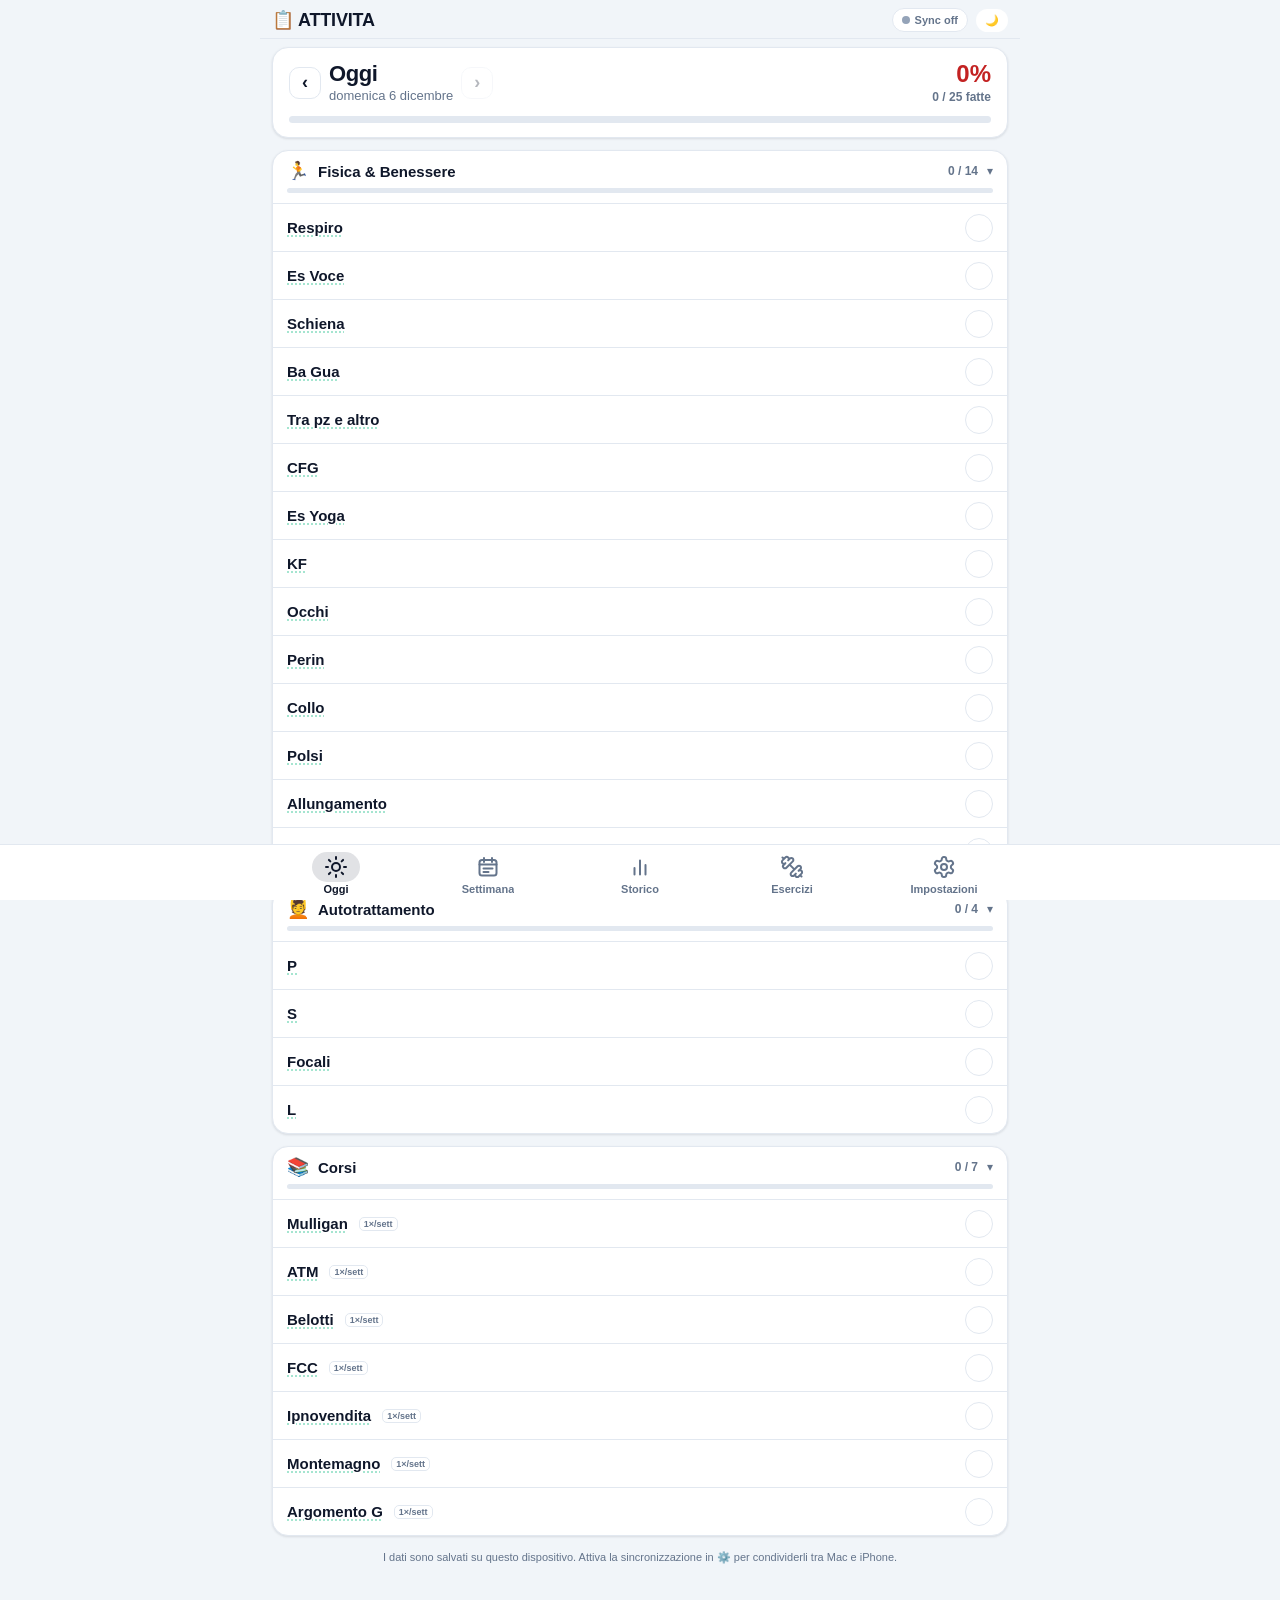
==== commit 76ade04f: "Libreria Esercizi per aree: tutte le attivita' dell'app, cerchi da spuntare e allenamento guidato - " ====
--- a/index.html
+++ b/index.html
@@ -13,8 +13,8 @@
 <title>ATTIVITA</title>
 <!-- APP_VERSION = "1787489951" — serve ai client rimasti sulla vecchia versione monolitica:
      il loro checkUpdate() legge questa riga e forza il ricaricamento sulla nuova app. -->
-<link rel="stylesheet" href="style.css?v=1795080000">
-<link rel="stylesheet" href="nav.css?v=1795080000">
+<link rel="stylesheet" href="style.css?v=1795090000">
+<link rel="stylesheet" href="nav.css?v=1795090000">
 </head>
 <body>
 <div class="wrap">
@@ -62,7 +62,7 @@
     <button type="button" class="bn-item" id="tabSettings" data-view="settings"><span class="bn-icon"><svg viewBox="0 0 24 24" fill="none" stroke="currentColor" stroke-width="2" stroke-linecap="round" stroke-linejoin="round" aria-hidden="true" focusable="false"><path d="M12.22 2h-.44a2 2 0 0 0-2 2v.18a2 2 0 0 1-1 1.73l-.43.25a2 2 0 0 1-2 0l-.15-.08a2 2 0 0 0-2.73.73l-.22.38a2 2 0 0 0 .73 2.73l.15.1a2 2 0 0 1 1 1.72v.51a2 2 0 0 1-1 1.74l-.15.09a2 2 0 0 0-.73 2.73l.22.38a2 2 0 0 0 2.73.73l.15-.08a2 2 0 0 1 2 0l.43.25a2 2 0 0 1 1 1.73V20a2 2 0 0 0 2 2h.44a2 2 0 0 0 2-2v-.18a2 2 0 0 1 1-1.73l.43-.25a2 2 0 0 1 2 0l.15.08a2 2 0 0 0 2.73-.73l.22-.39a2 2 0 0 0-.73-2.73l-.15-.08a2 2 0 0 1-1-1.74v-.5a2 2 0 0 1 1-1.74l.15-.09a2 2 0 0 0 .73-2.73l-.22-.38a2 2 0 0 0-2.73-.73l-.15.08a2 2 0 0 1-2 0l-.43-.25a2 2 0 0 1-1-1.73V4a2 2 0 0 0-2-2z"/><circle cx="12" cy="12" r="3"/></svg></span><span class="bn-text">Impostazioni</span></button>
   </nav>
 
-<script src="shared.js?v=1795080000"></script>
-<script src="app.js?v=1795080000"></script>
+<script src="shared.js?v=1795090000"></script>
+<script src="app.js?v=1795090000"></script>
 </body>
 </html>
--- a/style.css
+++ b/style.css
@@ -64,8 +64,6 @@
   color:var(--primary-fg);font-weight:700;font-size:13px;cursor:pointer;flex:0 0 auto;}
 .today-btn:active{opacity:.85;}
 .hidden{display:none!important;}
-
-/* ===================== Tabs ===================== */
 
 /* ===================== Section cards (week view) ===================== */
 .section{background:var(--card);border-radius:16px;box-shadow:var(--shadow);
@@ -162,13 +160,6 @@
 .focuschip:active{transform:scale(.94);}
 .thf-pct{font-weight:800;font-size:12px;}
 
-/* ===================== Onboarding ===================== */
-.welcome-card{display:flex;align-items:flex-start;gap:12px;background:var(--card);border-radius:16px;
-  box-shadow:var(--shadow);border:1px solid var(--line);padding:14px 16px;margin-bottom:12px;}
-.welcome-card .wc-emoji{font-size:26px;line-height:1;flex:0 0 auto;}
-.welcome-card div{font-size:13px;line-height:1.5;color:var(--ink);}
-.welcome-card b{font-weight:800;}
-
 /* ===================== Feedback (check, toast, confetti) ===================== */
 @keyframes check-pop{0%{transform:scale(.6);}55%{transform:scale(1.2);}100%{transform:scale(1);}}
 .trcheck.pop{animation:check-pop .34s ease;}
